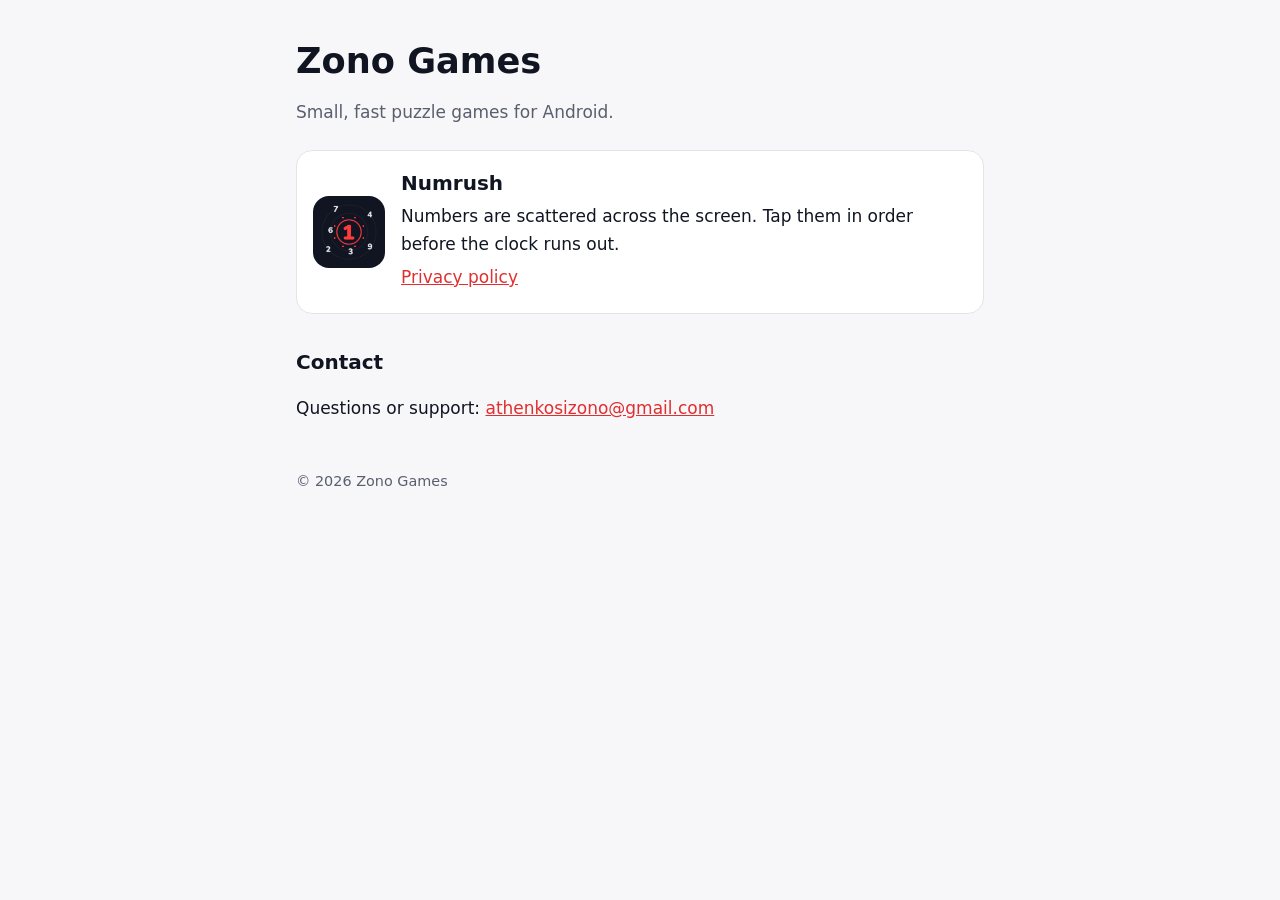
==== index.html @ e770858e "Zono Games site: home, Numrush privacy policy, app-ads.txt Co-Authored-By: Claude Opus 5.5 <noreply@" ====
<!doctype html>
<html lang="en">
<head>
  <meta charset="utf-8">
  <meta name="viewport" content="width=device-width, initial-scale=1">
  <title>Zono Games</title>
  <meta name="description" content="Small, fast puzzle games for Android by Zono Games.">
  <link rel="stylesheet" href="style.css">
  <link rel="icon" href="numrush/icon.png">
</head>
<body>
<main>
  <h1>Zono Games</h1>
  <p class="muted">Small, fast puzzle games for Android.</p>

  <div class="card">
    <img src="numrush/icon.png" alt="Numrush icon">
    <div>
      <h2>Numrush</h2>
      <p>Numbers are scattered across the screen. Tap them in order before the clock runs out.</p>
      <p><a href="privacy/numrush.html">Privacy policy</a></p>
    </div>
  </div>

  <h2>Contact</h2>
  <p>Questions or support: <a href="mailto:athenkosizono@gmail.com">athenkosizono@gmail.com</a></p>

  <footer class="muted">© 2026 Zono Games</footer>
</main>
</body>
</html>
---- style.css ----
:root {
  --bg: #f7f7fa;
  --fg: #111522;
  --muted: #5a5f6e;
  --card: #ffffff;
  --line: #e3e4ea;
  --accent: #e02f2f;
}
@media (prefers-color-scheme: dark) {
  :root {
    --bg: #111522;
    --fg: #f2f3f7;
    --muted: #a3a8b8;
    --card: #1a1f2e;
    --line: #2a3042;
    --accent: #ff4d4d;
  }
}
* { box-sizing: border-box; }
body {
  margin: 0;
  background: var(--bg);
  color: var(--fg);
  font: 17px/1.6 system-ui, -apple-system, "Segoe UI", Roboto, sans-serif;
}
main { max-width: 720px; margin: 0 auto; padding: 40px 16px 64px; }
h1 { font-size: 2.2rem; line-height: 1.2; margin: 0 0 8px; }
h2 { font-size: 1.25rem; margin: 32px 0 8px; }
p, li { color: var(--fg); }
.muted { color: var(--muted); }
a { color: var(--accent); }
.card {
  display: flex;
  gap: 16px;
  align-items: center;
  background: var(--card);
  border: 1px solid var(--line);
  border-radius: 16px;
  padding: 16px;
  margin: 24px 0;
}
.card img { width: 72px; height: 72px; border-radius: 16px; flex: none; }
.card h2 { margin: 0 0 4px; }
.card p { margin: 0 0 6px; }
footer { margin-top: 48px; font-size: 0.9rem; }
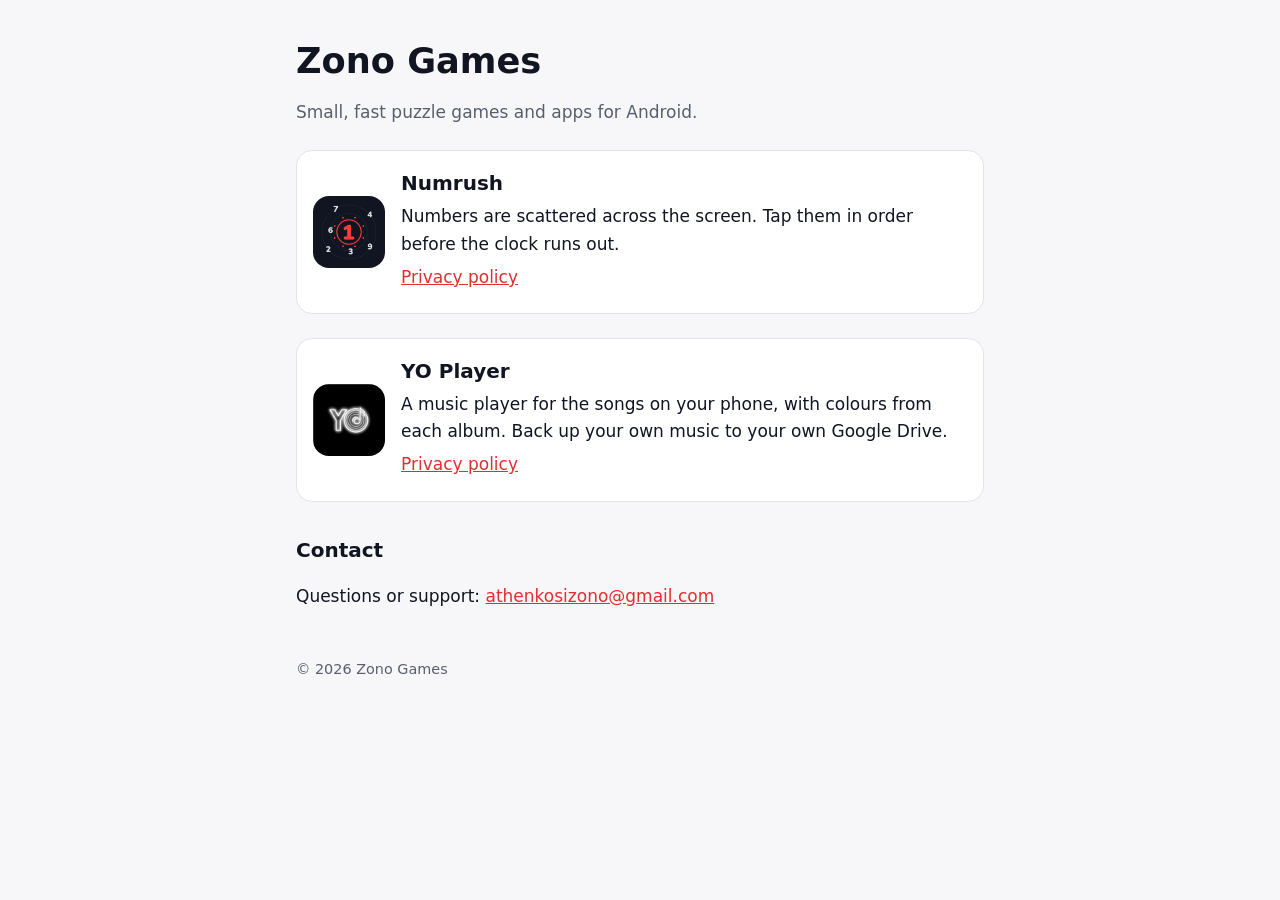
==== commit 9331b6fb: "Add YO Player: privacy policy and home page card Co-Authored-By: Claude Opus 5.5 <noreply@anthropic." ====
--- a/index.html
+++ b/index.html
@@ -4,14 +4,14 @@
   <meta charset="utf-8">
   <meta name="viewport" content="width=device-width, initial-scale=1">
   <title>Zono Games</title>
-  <meta name="description" content="Small, fast puzzle games for Android by Zono Games.">
+  <meta name="description" content="Small, fast puzzle games and apps for Android by Zono Games.">
   <link rel="stylesheet" href="style.css">
   <link rel="icon" href="numrush/icon.png">
 </head>
 <body>
 <main>
   <h1>Zono Games</h1>
-  <p class="muted">Small, fast puzzle games for Android.</p>
+  <p class="muted">Small, fast puzzle games and apps for Android.</p>
 
   <div class="card">
     <img src="numrush/icon.png" alt="Numrush icon">
@@ -22,6 +22,15 @@
     </div>
   </div>
 
+  <div class="card">
+    <img src="yoplayer/icon.png" alt="YO Player icon">
+    <div>
+      <h2>YO Player</h2>
+      <p>A music player for the songs on your phone, with colours from each album. Back up your own music to your own Google Drive.</p>
+      <p><a href="privacy/yoplayer.html">Privacy policy</a></p>
+    </div>
+  </div>
+
   <h2>Contact</h2>
   <p>Questions or support: <a href="mailto:athenkosizono@gmail.com">athenkosizono@gmail.com</a></p>
 
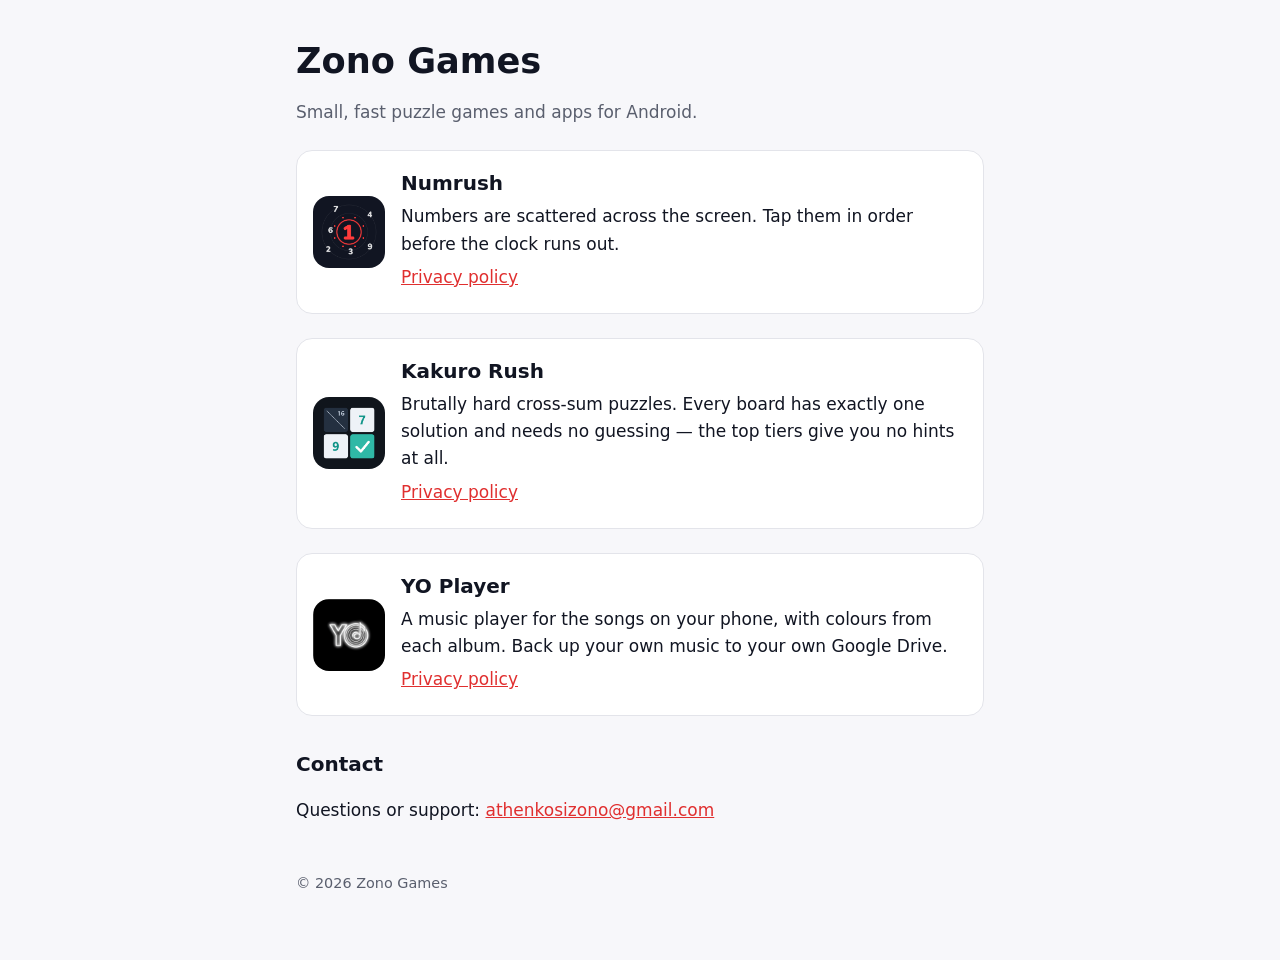
==== commit 60f235e5: "Add Kakuro Rush: privacy policy and home card Co-Authored-By: Claude Fable 5 <noreply@anthropic.com>" ====
--- a/index.html
+++ b/index.html
@@ -23,6 +23,15 @@
   </div>
 
   <div class="card">
+    <img src="kakuro/icon.png" alt="Kakuro Rush icon">
+    <div>
+      <h2>Kakuro Rush</h2>
+      <p>Brutally hard cross-sum puzzles. Every board has exactly one solution and needs no guessing — the top tiers give you no hints at all.</p>
+      <p><a href="privacy/kakuro.html">Privacy policy</a></p>
+    </div>
+  </div>
+
+  <div class="card">
     <img src="yoplayer/icon.png" alt="YO Player icon">
     <div>
       <h2>YO Player</h2>
